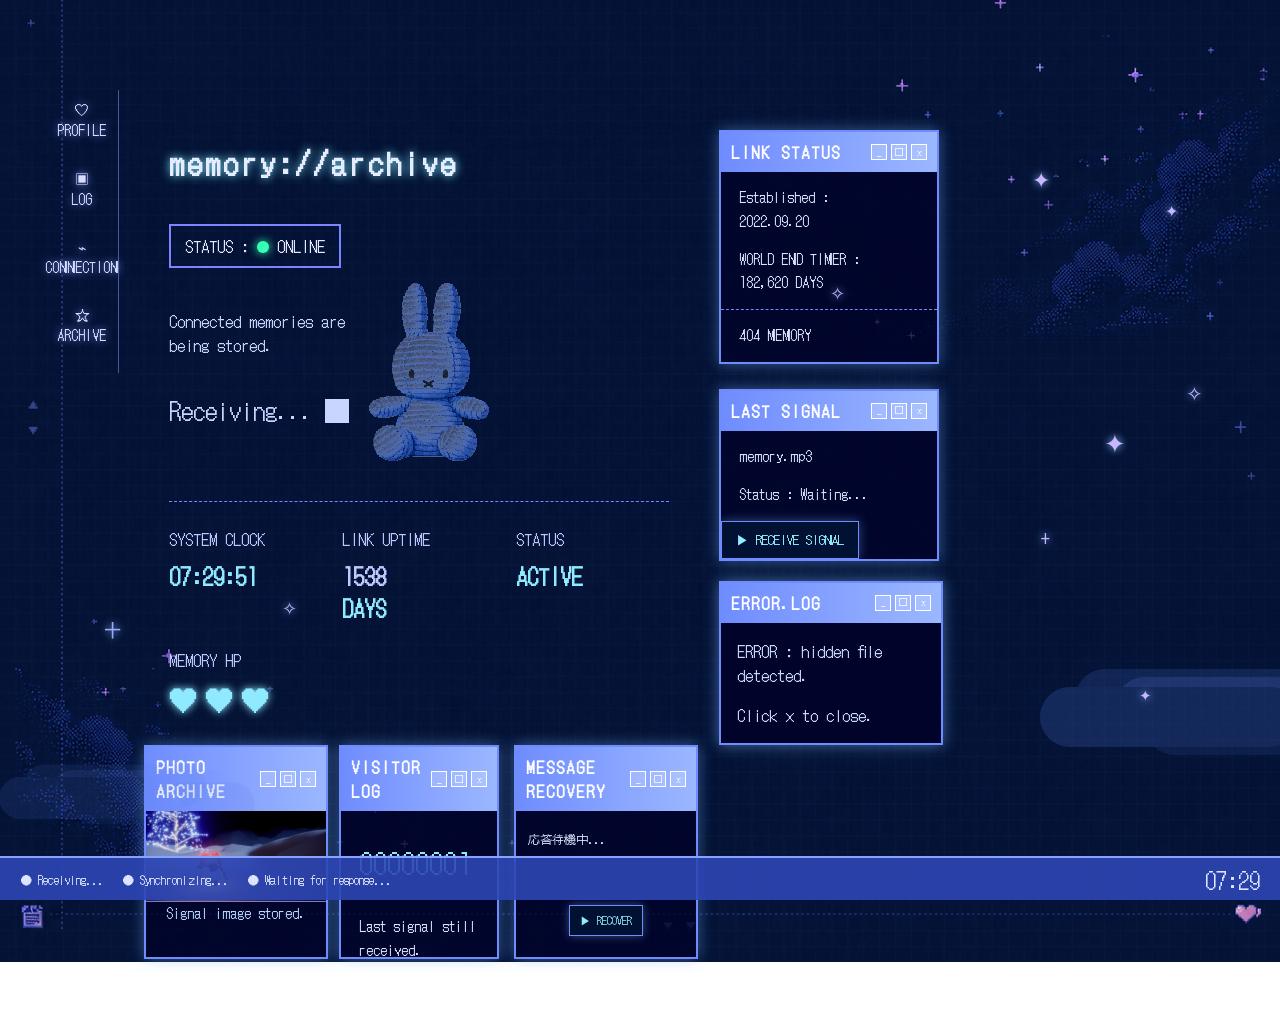
==== archive.html @ 02255398 "Rename index.html to archive.html" ====
<!DOCTYPE html>
<html lang="ja">

<head>
<meta charset="UTF-8">
<meta name="viewport" content="width=device-width, initial-scale=1.0">

<link href="https://fonts.googleapis.com/css2?family=DotGothic16&display=swap" rel="stylesheet">

<title>memory://archive</title>
<link rel="stylesheet" href="style.css">
</head>

<body>
  <div class="sky-deco">
  <span class="star s1">✦</span>
  <span class="star s2">✧</span>
  <span class="star s3">✦</span>
  <span class="star s4">＋</span>
  <span class="cloud c1"></span>
  <span class="cloud c2"></span>
  <span class="star s5">✦</span>
<span class="star s6">✧</span>
<span class="star s7">+</span>
<span class="star s8">✦</span>
<span class="star s9">✧</span>
    
</div>

<div class="desktop">

  <!-- 左メニュー -->
  <div class="sidebar">
    <a href="profile.html">♡<br>PROFILE</a>
    <a href="diary.html">▣<br>LOG</a>
    <a href="connection.html">⌁<br>CONNECTION</a>
    <a href="secret.html">☆<br>ARCHIVE</a>
  </div>

  <!-- メイン画面 -->
  <main class="main">

    <section class="hero">
      <h1>memory://archive</h1>

      <div class="status-line">
        STATUS : <span class="online"></span> ONLINE
      </div>

      <div class="hero-content">
        <div class="hero-text">
          <p>
            Connected memories are<br>
            being stored.
          </p>

          <p class="receiving">
            Receiving... █
          </p>
        </div>

        <img src="rabbit.png" class="memory-rabbit">
      </div>

      <div class="system-row">
        <div>
          <span>SYSTEM CLOCK</span>
          <strong id="clock">00:00:00</strong>
        </div>

        <div>
          <span>LINK UPTIME</span>
          <strong><span id="days">0</span> DAYS</strong>
        </div>

        <div>
          <span>STATUS</span>
          <strong>ACTIVE</strong>
        </div>
      </div>

      <div class="heart-gauge">
        <span>MEMORY HP</span>

        <div class="hearts">
          <span class="heart full">♥</span>
          <span class="heart full">♥</span>
          <span class="heart low">♥</span>
        </div>
      </div>
    </section>

    <!-- 下段ウィンドウ -->
    <section class="bottom-row">

      <!-- PHOTO ARCHIVE -->
      <div class="window-box photo-box">
        <div class="window-title">
          <h3>PHOTO ARCHIVE</h3>

          <div class="window-controls">
            <span>_</span>
            <span>□</span>
            <span>×</span>
          </div>
        </div>

        <img src="memory-photo.jpg" class="memory-photo-wide">

        <p class="photo-caption">
          Signal image stored.
        </p>
      </div>

      <!-- VISITOR LOG -->
      <div class="window-box visitor">
        <div class="window-title">
          <h3>VISITOR LOG</h3>

          <div class="window-controls">
            <span>_</span>
            <span>□</span>
            <span>×</span>
          </div>
        </div>

        <p class="count">00000001</p>

        <p>
          Last signal still received.
        </p>
      </div>

      <!-- MESSAGE RECOVERY -->
    
<div class="window-box recovery-box">
  <div class="window-title">
    <h3>MESSAGE RECOVERY</h3>

    <div class="window-controls">
      <span>_</span>
      <span>□</span>
      <span>×</span>
    </div>
  </div>

  <p id="messageText">応答待機中...</p>

  <button type="button" onclick="recoverMessage()">
    ▶ RECOVER
  </button>
</div>
      </section>

</main>

  <!-- 右サイドウィンドウ -->
  <aside class="right-panel">

    <!-- LINK STATUS -->
    <div class="window-box">
      <div class="window-title">
        <h3>LINK STATUS</h3>

        <div class="window-controls">
          <span>_</span>
          <span>□</span>
          <span>×</span>
        </div>
      </div>

      <p>
        Established :<br>
        2022.09.20
      </p>

      <p>
        WORLD END TIMER :<br>
        <span id="endDays">0</span> DAYS
      </p>

      <div class="separator"></div>

      <p>404 MEMORY</p>
    </div>

    <!-- LAST SIGNAL -->
    <div class="window-box">
      <div class="window-title">
        <h3>LAST SIGNAL</h3>

        <div class="window-controls">
          <span>_</span>
          <span>□</span>
          <span>×</span>
        </div>
      </div>

      <p>memory.mp3</p>

      <p>
        Status :
        <span id="signalStatus">Waiting...</span>
      </p>

      <button type="button" onclick="playSignal()">
        ▶ RECEIVE SIGNAL
      </button>

      <audio id="signalAudio">
        <source src="memory.mp3" type="audio/mpeg">
      </audio>
    </div>

    <!-- SECRET入口 -->
    <div id="errorWindow" class="secret-error">
      <div class="window-title">
        <h3>ERROR.LOG</h3>

        <div class="window-controls">
          <span>_</span>
          <span>□</span>
          <span onclick="openSecret()">×</span>
        </div>
      </div>

      <p>ERROR : hidden file detected.</p>
      <p>Click × to close.</p>
    </div>

  </aside>

</div>

<!-- WARNINGウィンドウ -->
<div id="warningWindow" class="secret-window">
  <div class="window-title">
    <h3>WARNING</h3>

    <div class="window-controls">
      <span>_</span>
      <span>□</span>
      <span onclick="closeWarning()">×</span>
    </div>
  </div>

  <p>閲覧制限のあるファイルを検出しました。</p>
  <p>認証を開始しますか？</p>

  <button type="button" onclick="openPassword()">
    YES
  </button>
</div>

<!-- PASSWORDウィンドウ -->
<div id="passwordWindow" class="secret-window">
  <div class="window-title">
    <h3>PASSWORD</h3>

    <div class="window-controls">
      <span>_</span>
      <span>□</span>
      <span onclick="closePassword()">×</span>
    </div>
  </div>

  <p>閲覧権限を確認できません</p>
  <p>個体識別コードを入力してください</p>

  <input type="password" id="secretPassword" placeholder="PASSWORD">

  <button type="button" onclick="checkPassword()">
    ACCESS
  </button>
</div>

<!-- SECRETウィンドウ -->
<div id="secretWindow" class="secret-window">
  <div class="window-title">
    <h3>SECRET.LOG</h3>

    <div class="window-controls">
      <span>_</span>
      <span>□</span>
      <span onclick="closeSecret()">×</span>
    </div>
  </div>

  <p>閲覧権限を確認しました。</p>

  <p>
    保護記録へのアクセスを許可します。<br>
    接続を開始します。
  </p>

  <a href="letter.html" class="secret-link">
    OPEN LETTER →
  </a>
</div>

<!-- 下部タスクバー -->
<div class="taskbar">
  <span>● Receiving...</span>
  <span>● Synchronizing...</span>
  <span>● Waiting for response...</span>
  <span id="task-clock">00:00</span>
</div>

<script>
/* 時計更新 */
function updateClock(){
  const now = new Date();

  const h = String(now.getHours()).padStart(2,"0");
  const m = String(now.getMinutes()).padStart(2,"0");
  const s = String(now.getSeconds()).padStart(2,"0");

  document.getElementById("clock").textContent = `${h}:${m}:${s}`;
  document.getElementById("task-clock").textContent = `${h}:${m}`;
}

setInterval(updateClock,1000);
updateClock();


/* 経過日数計算 */
const start = new Date("2022-09-20");
const today = new Date();
const diff = Math.floor((today - start) / (1000*60*60*24));

document.getElementById("days").textContent = diff;


/* 音声再生 */
function playSignal(){
  const audio = document.getElementById("signalAudio");
  const status = document.getElementById("signalStatus");

  status.textContent = "Receiving...";

  audio.play();

  setTimeout(function(){
    status.textContent = "Connected";
  },3000);
}


/* 世界終了タイマー */
const worldEnd = new Date();
worldEnd.setFullYear(worldEnd.getFullYear() + 500);

function updateWorldTimer(){
  const now = new Date();
  const diff = worldEnd - now;
  const days = Math.floor(diff / (1000*60*60*24));

  document.getElementById("endDays").textContent = days.toLocaleString();
}

updateWorldTimer();
setInterval(updateWorldTimer,1000);


/* SECRET認証 */
function openSecret(){
  document.getElementById("errorWindow").style.display = "none";
  document.getElementById("warningWindow").style.display = "block";
}

function closeWarning(){
  document.getElementById("warningWindow").style.display = "none";
}

function openPassword(){
  document.getElementById("warningWindow").style.display = "none";
  document.getElementById("passwordWindow").style.display = "block";
}

function closePassword(){
  document.getElementById("passwordWindow").style.display = "none";
}

function checkPassword(){
  const pass = document.getElementById("secretPassword").value;

  if(pass === "928"){
    document.getElementById("passwordWindow").style.display = "none";
    document.getElementById("secretWindow").style.display = "block";
  }else{
    alert("ACCESS DENIED");
  }
}

function closeSecret(){
  document.getElementById("secretWindow").style.display = "none";
}


/* MESSAGE RECOVERY */
/* MESSAGE RECOVERY */
function recoverMessage(){
  const messages = [
    "個体928を検出",
    "ずっとここにいるから",
    "応答待機中",
    "今日も楽しかった",
    "後で記録します",
    "大好き大好き大好き大好き大好き大好き大好き大好き大好き大好き大好き",
    "何も忘れたくない",
    "また明日",
    "蜒輔□縺題ｦ九※",
    "████████",
    "500億年生きる",
    "これ海藻なんだけど"
  ];

  const messageText = document.getElementById("messageText");
  const randomIndex = Math.floor(Math.random() * messages.length);

  messageText.innerText = messages[randomIndex];
}
</script>

</body>
</html>
---- style.css ----
body{
  margin:0;
  min-height:100vh;
  background-image:url("bg2.png");
  background-size:cover;
  background-position:center;
  background-repeat:no-repeat;
  background-attachment:fixed;
  color:#c8d6ff;
  font-family:'DotGothic16',sans-serif;
  overflow-x:auto;
}

/* 全体レイアウト */

.desktop{
  display:flex;
  gap:25px;
  padding:90px 45px 70px;
  align-items:flex-start;
  width:max-content;
}

.sidebar{
  border-right:1px solid rgba(140,160,255,.5);
  padding-top:10px;
}

.sidebar a{
  display:block;
  margin:0 0 28px;
  color:#d8ddff;
  text-align:center;
  text-decoration:none;
  font-size:18px;
  text-shadow:0 0 8px #8097ff;
}

/* メイン */

.main{
  min-width:0;
}

.hero{
  padding:40px;
}

h1{
  font-size:42px;
  letter-spacing:3px;
  color:#e6ecff;
  text-shadow:0 0 10px #7eeaff;
}

.status-line{
  display:inline-block;
  padding:10px 20px;
  border:2px solid #7c84ff;
  color:#e6ecff;
  font-size:22px;
  margin:15px 0;
}

.online{
  display:inline-block;
  width:12px;
  height:12px;
  background:#35ffb3;
  border-radius:50%;
  box-shadow:0 0 10px #35ffb3;
}

.hero-content{
  display:flex;
  align-items:center;
  gap:80px;
}

.receiving{
  font-size:24px;
  margin-top:35px;
}

.memory-rabbit{
  width:220px;
  image-rendering:pixelated;
  position:relative;
  left:120px;
  animation:floatRabbit 4s ease-in-out infinite;
}

@keyframes floatRabbit{
  0%{ transform:translateY(0); }
  50%{ transform:translateY(-12px); }
  100%{ transform:translateY(0); }
}

/* ステータス行 */

.system-row{
  display:grid;
  grid-template-columns:1fr 1fr 1fr;
  border-top:1px dashed #7687ff;
  margin-top:40px;
  padding-top:25px;
  gap:20px;
}

.system-row span{
  display:block;
  color:#bfc8ff;
}

.system-row strong{
  display:block;
  margin-top:8px;
  font-size:28px;
  color:#8feaff;
}

/* 下段 */

.bottom-row{
  display:grid;
  grid-template-columns:180px 160px 180px;
  gap:15px;
  align-items:start;
}

.bottom-row .window-box{
  height:210px;
}

/* 右パネル */

.right-panel{
  display:flex;
  flex-direction:column;
  gap:25px;
  padding-top:40px;

  
}

/* ウィンドウ共通 */

.window-box{
  border:2px solid #6f8cff;
  background:rgba(0,0,40,.72);
  box-shadow:0 0 14px rgba(120,180,255,.45);
  color:#dce4ff;
  overflow:hidden;
}

.window-title{
  display:flex;
  justify-content:space-between;
  align-items:center;
  padding:8px 10px;
  background:linear-gradient(90deg,#6f8cff,#9bb7ff);
}

.window-title h3{
  margin:0;
  color:white;
  font-size:16px;
  letter-spacing:2px;
}

.window-controls{
  display:flex;
  gap:4px;
}

.window-controls span{
  width:14px;
  height:14px;
  display:flex;
  align-items:center;
  justify-content:center;
  border:1px solid #ffffff;
  color:#ffffff;
  font-size:9px;
  line-height:1;
  background:rgba(255,255,255,.18);
}

.window-box p{
  padding:0 18px;
  font-size:18px;
  line-height:1.7;
}

.separator{
  border-top:1px dashed #6f8cff;
  margin:12px 0;
}

.count{
  font-size:36px !important;
  color:#8feaff;
}

.green{
  color:#35ffb3;
}

.pink{
  color:#ff7dbd;
}

/* PHOTO ARCHIVE */

.photo-box{
  align-self:start;
  overflow:hidden;
  width:100%;
}

.memory-photo-wide{
  width:100%;
  height:90px;
  object-fit:cover;
  object-position:center;
  display:block;
  border-bottom:1px solid #6f8cff;
  filter:brightness(.9) contrast(1.1) saturate(.85) hue-rotate(8deg);
}

.photo-caption{
  margin:0;
  padding:6px 10px;
  text-align:center;
  font-size:11px;
  color:#b9d7ff;
}

/* MESSAGE RECOVERY */

.bottom-row{
  display:grid;
  grid-template-columns:180px 160px 180px;
  gap:15px;
  align-items:start;
}

.bottom-row .window-box{
  height:210px;
}

.recovery-box{
  width:180px;
  height:210px;
  overflow:hidden;
}

.recovery-box p{
  padding:10px 12px;
  margin:8px 0;
  min-height:55px;
  font-size:12px;
  line-height:1.6;
  color:#dce4ff;
}

.recovery-box button{
  display:block;
  margin:8px auto 0;
  font-size:11px;
  padding:6px 10px;
}

/* ボタン */

button{
  background:#001133;
  color:#8eeeff;
  border:1px solid #6f8cff;
  padding:8px 14px;
  font-family:'DotGothic16',sans-serif;
  cursor:pointer;
  box-shadow:0 0 10px rgba(120,180,255,.4);
}

button:hover{
  background:#002255;
  box-shadow:0 0 20px rgba(120,180,255,.8);
}

/* SECRET */

.secret-error{
  position:relative;
  width:100%;
  margin-top:20px;
  border:2px solid #6f8cff;
  background:rgba(0,0,40,.85);
  box-shadow:0 0 14px rgba(120,180,255,.55);
}

.secret-window{
  display:none;
  position:fixed;
  right:60px;
  bottom:110px;
  width:360px;
  border:2px solid #ff9bdc;
  background:rgba(20,0,40,.9);
  box-shadow:0 0 18px rgba(255,150,220,.65);
  z-index:30;
}

.secret-error p,
.secret-window p{
  padding:0 16px;
}

.secret-link{
  display:block;
  margin:15px;
  color:#ff9bdc;
  text-decoration:none;
}

/* LETTER PAGE */

.letter-page{
  min-height:100vh;
  background-image:url("bg2.png");
  background-size:cover;
  background-position:center;
  background-attachment:fixed;
  color:#c8eaff;
  font-family:'DotGothic16',sans-serif;
}

.letter-box{
  max-width:650px;
  margin:80px auto;
  border:2px solid #ff9bdc;
  background:rgba(20,0,40,.85);
  box-shadow:0 0 25px rgba(255,150,220,.55);
}

.letter-content{
  padding:25px;
  line-height:1.9;
}

/* ハート */

.heart-gauge{
  margin-top:25px;
  font-size:16px;
  color:#bfc8ff;
}

.hearts{
  margin-top:8px;
  display:flex;
  gap:8px;
}

.heart{
  font-size:28px;
  color:#8feaff;
  text-shadow:0 0 8px #8feaff;
}

.heart.low{
  animation:blinkHeart 1s infinite;
}

@keyframes blinkHeart{
  0%,100%{
    opacity:1;
  }

  50%{
    opacity:.25;
  }
}

/* 下タスクバー */

.taskbar{
  position:fixed;
  left:0;
  right:0;
  bottom:0;
  height:42px;
  background:rgba(45,70,180,.9);
  border-top:2px solid #8aa2ff;
  display:flex;
  align-items:center;
  gap:35px;
  padding:0 20px;
  color:#dce4ff;
}

#task-clock{
  margin-left:auto;
  font-size:22px;
}

/* スマホ調整 */

@media screen and (max-width:600px){

  .desktop{
    grid-template-columns:115px 330px 260px;
    gap:18px;
    padding:70px 20px 70px;
  }

}

  .sidebar a{
    font-size:14px;
  }

  .hero{
    padding:25px;
  }

  h1{
    font-size:30px;
  }

  .status-line{
    font-size:16px;
    padding:8px 14px;
  }

  .hero-content{
    gap:20px;
  }

  .memory-rabbit{
    width:120px;
    left:0;
  }

  .system-row strong{
    font-size:22px;
  }

  .right-panel{
    width:220px;
  }

  .window-box p{
    font-size:14px;
  }

  .count{
    font-size:28px !important;
  }

  .secret-error{
    position:relative;
    top:-25px;
    width:220px;
    margin-top:20px;
  }

  .taskbar{
    font-size:12px;
    gap:18px;
  }

  .memory-photo-wide{
    height:90px;
  }

  .recovery-box{
    width:180px !important;
    height:210px !important;
  }

  .recovery-box p{
    font-size:12px !important;
    min-height:58px !important;
  }
}
.sky-deco {
  position: fixed;
  inset: 0;
  pointer-events: none;
  z-index: 1;
  overflow: hidden;
}

.star {
  position: absolute;
  color: #c8b7ff;
  text-shadow: 0 0 8px #8db7ff;
  font-size: 22px;
  animation: twinkle 2.8s infinite ease-in-out;
}

.s1 { top: 18%; right: 18%; }
.s2 { top: 31%; right: 34%; font-size: 18px; animation-delay: .8s; }
.s3 { top: 47%; right: 12%; font-size: 26px; animation-delay: 1.4s; }
.s4 { top: 68%; left: 8%; color: #9aa8ff; animation-delay: .4s; }

@keyframes twinkle {
  0%, 100% { opacity: .35; transform: scale(.9); }
  50% { opacity: 1; transform: scale(1.15); }
}

.cloud {
  position: absolute;
  width:260px;
  height: 60px;
  background: rgba(80, 120, 220, .22);
  border-radius: 50px;
  filter: blur(.3px);
  box-shadow:
    35px -18px 0 rgba(80, 120, 220, .18),
    75px -10px 0 rgba(120, 140, 255, .16),
    105px 8px 0 rgba(70, 100, 200, .15);
}

.c1 {
  right: -20px;
  bottom: 17%;
}

.c2 {
  left: -40px;
  bottom: 8%;
  transform: scale(.7);
  opacity: .65;
}

.s5{
  top:22%;
  right:8%;
  font-size:16px;
  animation-delay:1.2s;
}

.s6{
  top:42%;
  right:6%;
  font-size:20px;
  animation-delay:0.5s;
}

.s7{
  top:58%;
  right:18%;
  font-size:18px;
  animation-delay:2s;
}

.s8{
  top:76%;
  right:10%;
  font-size:15px;
  animation-delay:1.8s;
}

.s9{
  top:66%;
  left:22%;
  font-size:18px;
  animation-delay:0.9s;
}
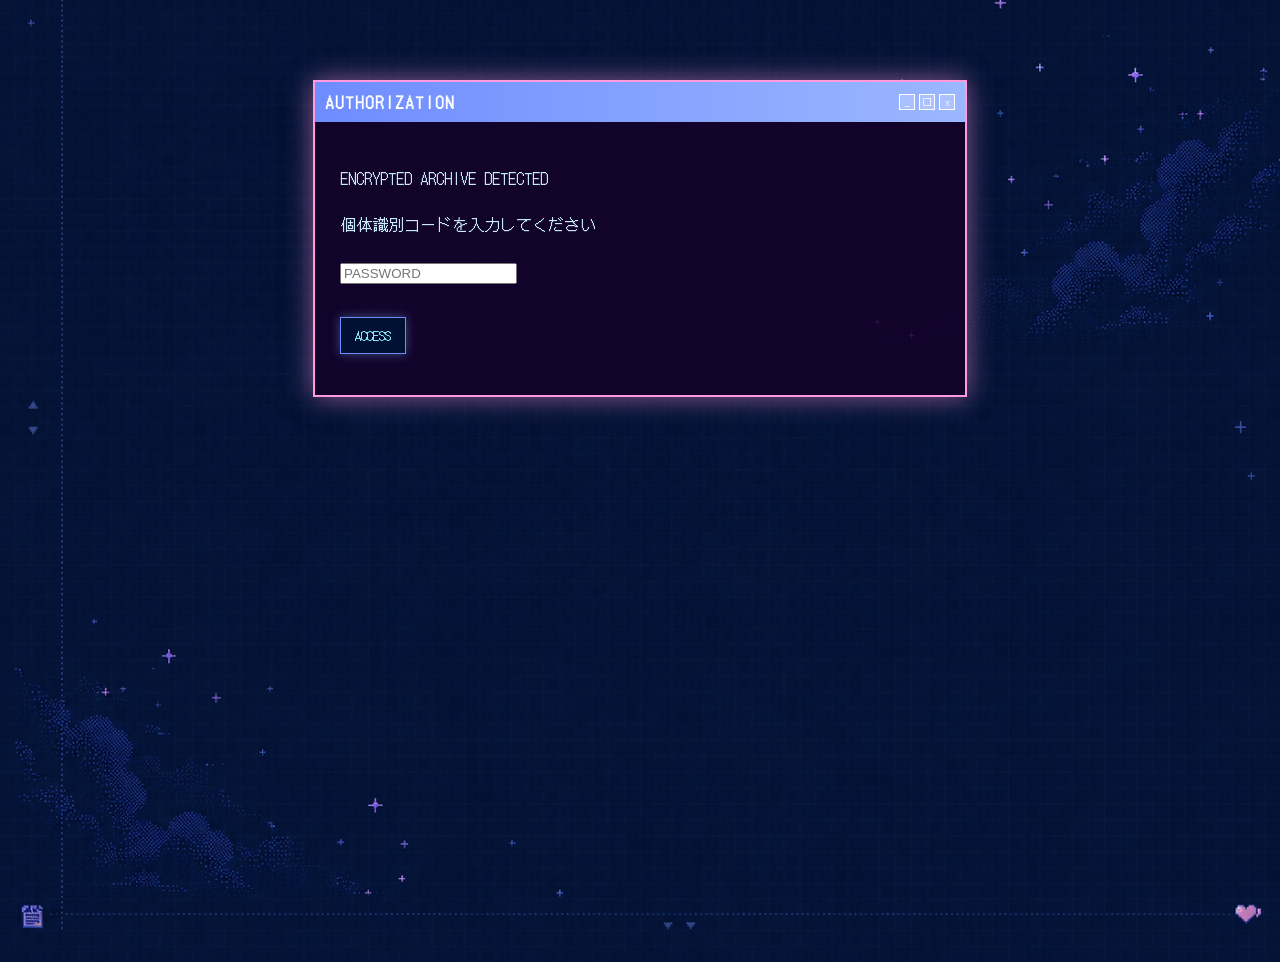
==== commit 85a769ea: "Update archive.html" ====
--- a/archive.html
+++ b/archive.html
@@ -422,5 +422,11 @@
 }
 </script>
 
+  <script>
+if(sessionStorage.getItem("archiveAccess") !== "granted"){
+  location.href = "index.html";
+}
+</script>
+
 </body>
 </html>
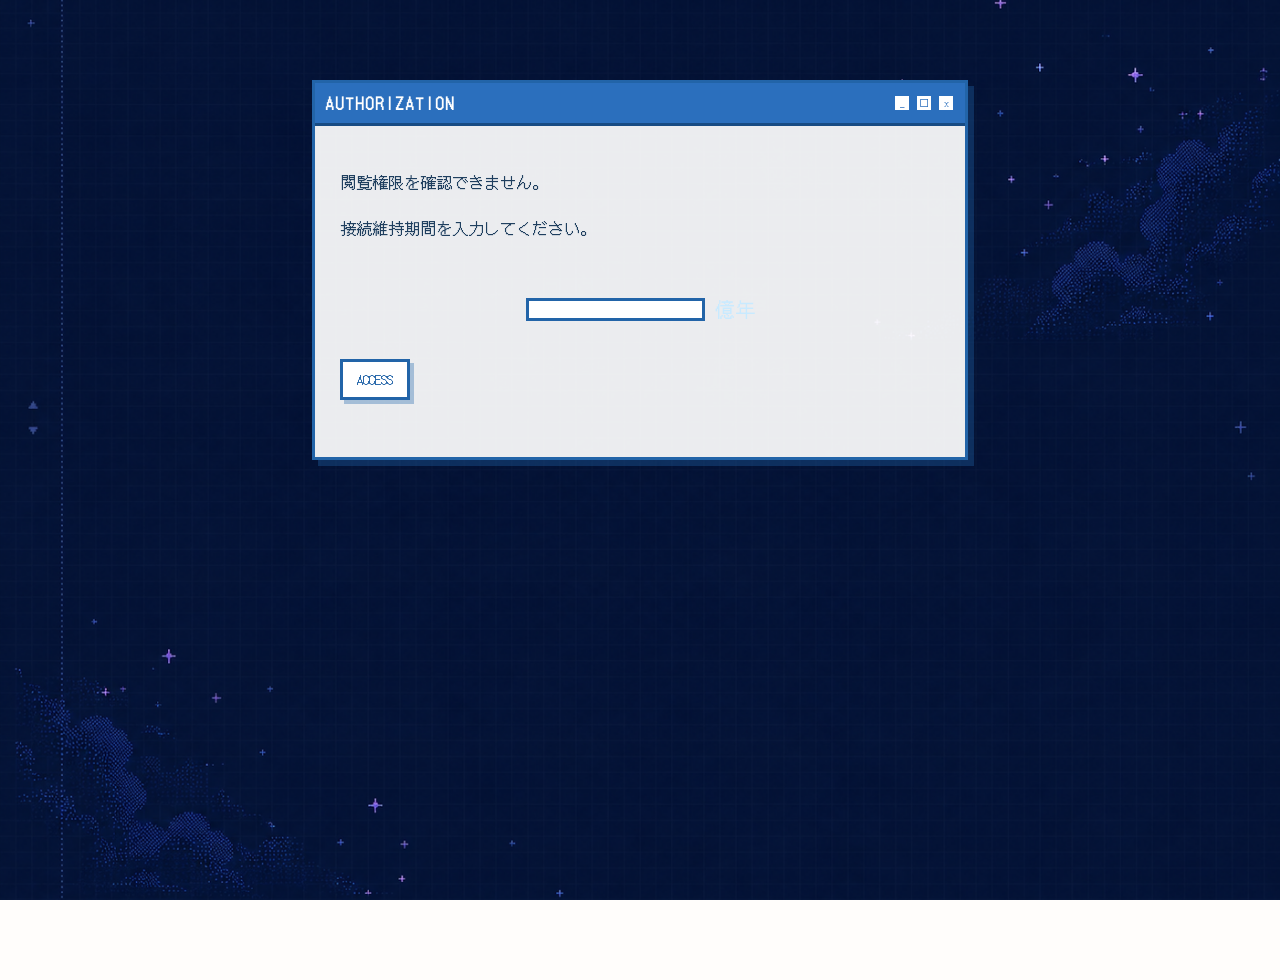
==== commit 2c5f7f70: "Update archive.html" ====
--- a/archive.html
+++ b/archive.html
@@ -31,11 +31,28 @@
 
   <!-- 左メニュー -->
   <div class="sidebar">
-    <a href="profile.html">♡<br>PROFILE</a>
-    <a href="diary.html">▣<br>LOG</a>
-    <a href="connection.html">⌁<br>CONNECTION</a>
-    <a href="secret.html">☆<br>ARCHIVE</a>
-  </div>
+
+  <a href="profile.html">
+    <img src="images/profile-folder.png" alt="PROFILE">
+  </a>
+
+  <a href="diary.html">
+    <img src="images/log-folder.png" alt="LOG">
+  </a>
+
+  <a href="connection.html">
+    <img src="images/connection-folder.png" alt="CONNECTION">
+  </a>
+
+  <a href="echo.html">
+    <img src="images/echo-folder.png" alt="ECHO">
+  </a>
+
+  <a href="secret.html">
+    <img src="images/archive-folder.png" alt="ARCHIVE">
+  </a>
+
+</div>
 
   <!-- メイン画面 -->
   <main class="main">
--- a/style.css
+++ b/style.css
@@ -1,15 +1,19 @@
-body{
+body,
+.letter-page{
   margin:0;
   min-height:100vh;
-  background-image:url("bg2.png");
-  background-size:cover;
-  background-position:center;
-  background-repeat:no-repeat;
-  background-attachment:fixed;
-  color:#c8d6ff;
+  background-color:#fffdfb;
+
+  background-image:
+    linear-gradient(rgba(80,180,220,.45) 2px, transparent 2px),
+    linear-gradient(90deg, rgba(80,180,220,.45) 2px, transparent 2px);
+
+  background-size:40px 40px;
+
+  color:#1f3f5f;
   font-family:'DotGothic16',sans-serif;
-  overflow-x:auto;
-}
+}
+
 
 /* 全体レイアウト */
 
@@ -142,6 +146,9 @@
 
   
 }
+
+
+
 
 /* ウィンドウ共通 */
 
@@ -569,3 +576,271 @@
   font-size:18px;
   animation-delay:0.9s;
 }
+/* ========================= */
+/* ECHO PAGE */
+/* ========================= */
+
+.echo-intro{
+  padding:24px;
+  margin-bottom:30px;
+  border:1px solid rgba(180,220,255,.6);
+  background:rgba(255,255,255,.08);
+  box-shadow:0 0 15px rgba(150,220,255,.3);
+  text-align:center;
+}
+
+.echo-card{
+  padding:24px;
+  margin:30px 0;
+  border-radius:30px;
+  background:rgba(255,255,255,.9);
+  color:#666;
+  box-shadow:0 0 15px rgba(180,220,255,.3);
+}
+
+.echo-title{
+  text-align:center;
+  font-size:22px;
+  color:#444;
+}
+
+.echo-date{
+  text-align:center;
+  color:#888;
+  font-size:14px;
+}
+
+.bubble{
+  max-width:80%;
+  padding:14px 18px;
+  margin:15px 0;
+  border-radius:22px;
+  line-height:1.8;
+}
+
+
+.bubble.left{
+  margin-right:auto;
+  background:#ACA7BB;
+  color:#2E2938;
+}
+
+.bubble.right{
+  margin-left:auto;
+  background:#ABD3D8;
+  color:#24353A;
+}
+
+.echo-status{
+  text-align:center;
+  color:#888;
+  margin-top:20px;
+}
+
+.bubble{
+  position:relative;
+}
+
+.password-row{
+  display:flex;
+  justify-content:center;
+  align-items:center;
+  gap:10px;
+}
+
+.password-unit{
+  font-size:20px;
+  color:#c8eaff;
+}
+/* ========================= */
+/* AUTHORIZATION */
+/* ========================= */
+
+.glitch-line{
+  height:16px;
+  margin-top:12px;
+  text-align:center;
+  color:#8feaff;
+  letter-spacing:2px;
+  font-size:12px;
+  text-shadow:0 0 6px #8feaff;
+}
+/* ========================= */
+/* SECRET LETTER DIARY */
+/* 日記カード用 */
+/* ========================= */
+
+.diary-entry{
+  margin:28px 0;
+  padding:22px;
+  border:1px solid rgba(180,220,255,.55);
+  background:rgba(255,255,255,.06);
+  box-shadow:0 0 14px rgba(150,220,255,.25);
+}
+
+.diary-to{
+  color:#ffb7e8;
+  font-size:15px;
+}
+
+.diary-date{
+  color:#8feaff;
+  font-size:14px;
+  letter-spacing:1px;
+}
+
+/* ========================= */
+/* WHITE GRID THEME */
+/* 全ページ共通：白背景×水色グリッド */
+/* ========================= */
+
+.window-box,
+.letter-box,
+.report-box,
+.diary-entry,
+.echo-card,
+.echo-intro{
+  background:rgba(255,255,255,.92) !important;
+  color:#1f3f5f !important;
+  border:3px solid #2264a8 !important;
+  box-shadow:6px 6px 0 rgba(34,100,168,.35) !important;
+}
+
+.window-title{
+  background:#2b6fbd !important;
+  color:white !important;
+  border-bottom:3px solid #174b83 !important;
+}
+
+.window-title h3{
+  color:white !important;
+}
+
+.window-controls span{
+  background:#ffffff !important;
+  color:#2b6fbd !important;
+  border:2px solid #2b6fbd !important;
+}
+
+.separator{
+  border-top:2px dashed #62b7dc !important;
+}
+
+a,
+.sidebar a,
+.return-link{
+  color:#2264a8 !important;
+  text-shadow:none !important;
+}
+
+h1,
+.echo-title,
+.diary-date,
+.report-head,
+.report-title{
+  color:#2264a8 !important;
+  text-shadow:none !important;
+}
+
+.bubble.left{
+  background:#ACA7BB !important;
+  border:2px solid #7f7893 !important;
+  color:#2e2938 !important;
+}
+
+.bubble.right{
+  background:#ABD3D8 !important;
+  border:2px solid #72aeb6 !important;
+  color:#24353a !important;
+}
+
+/* ========================= */
+/* WHITE GRID THEME FIX */
+/* ERROR / BUTTON 色調整 */
+/* ========================= */
+
+.secret-error,
+.secret-window{
+  background:rgba(255,255,255,.95) !important;
+  color:#1f3f5f !important;
+  border:3px solid #2264a8 !important;
+  box-shadow:6px 6px 0 rgba(34,100,168,.35) !important;
+}
+
+.secret-error p,
+.secret-window p{
+  color:#1f3f5f !important;
+}
+
+.secret-link{
+  color:#2264a8 !important;
+}
+
+button,
+.recovery-box button,
+.right-panel button{
+  background:#ffffff !important;
+  color:#2264a8 !important;
+  border:3px solid #2264a8 !important;
+  box-shadow:4px 4px 0 rgba(34,100,168,.35) !important;
+}
+
+button:hover,
+.recovery-box button:hover,
+.right-panel button:hover{
+  background:#dff6ff !important;
+  color:#174b83 !important;
+  box-shadow:4px 4px 0 rgba(34,100,168,.55) !important;
+}
+
+input{
+  background:#ffffff !important;
+  color:#1f3f5f !important;
+  border:3px solid #2264a8 !important;
+}
+/* ========================= */
+/* FOLDER TAB SIDEBAR */
+/* 左メニューをフォルダ風にする */
+/* ========================= */
+
+.sidebar{
+  border-right:none !important;
+  padding-top:20px;
+}
+
+.sidebar a{
+  position:relative;
+  display:block;
+  width:120px;
+  margin:0 0 18px;
+  padding:18px 10px 12px;
+  background:#f6dfb8;
+  color:#1f3f5f !important;
+  border:3px solid #111;
+  border-radius:0 8px 8px 0;
+  text-align:center;
+  text-decoration:none;
+  font-size:13px;
+  text-shadow:none !important;
+  box-shadow:4px 4px 0 rgba(0,0,0,.18);
+}
+
+/* フォルダの上タブ部分 */
+.sidebar a::before{
+  content:"";
+  position:absolute;
+  top:-14px;
+  left:-3px;
+  width:62px;
+  height:16px;
+  background:#f6dfb8;
+  border:3px solid #111;
+  border-bottom:none;
+  border-radius:6px 6px 0 0;
+}
+
+/* ほんのり光 */
+.sidebar a:hover{
+  background:#fff1cf;
+  transform:translateX(4px);
+}
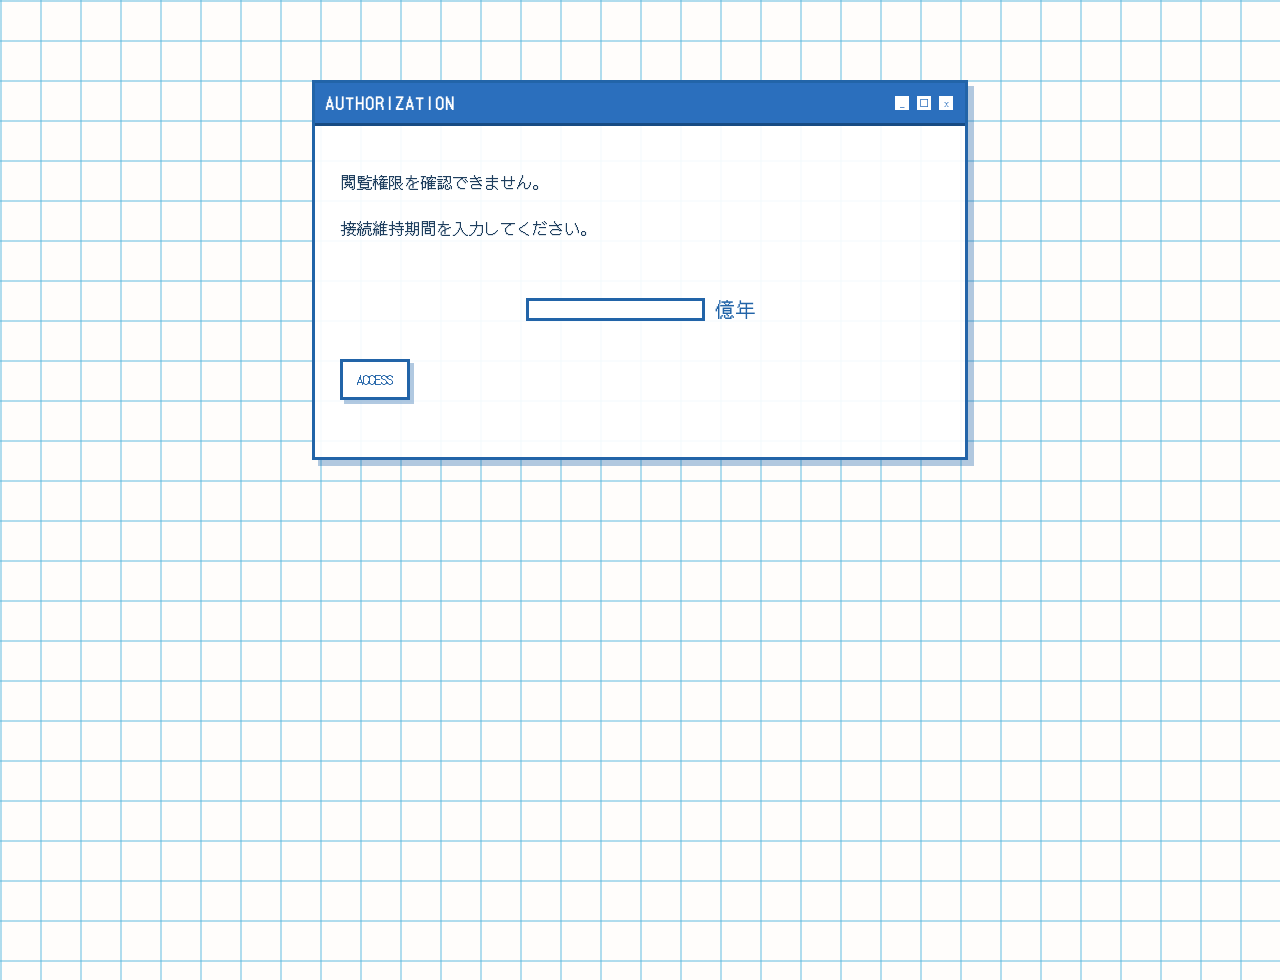
==== commit 833da22f: "Update archive.html" ====
--- a/archive.html
+++ b/archive.html
@@ -31,25 +31,37 @@
 
   <!-- 左メニュー -->
   <div class="sidebar">
-
-  <a href="profile.html">
-    <img src="images/profile-folder.png" alt="PROFILE">
-  </a>
-
-  <a href="diary.html">
-    <img src="images/log-folder.png" alt="LOG">
-  </a>
-
-  <a href="connection.html">
-    <img src="images/connection-folder.png" alt="CONNECTION">
-  </a>
-
-  <a href="echo.html">
-    <img src="images/echo-folder.png" alt="ECHO">
-  </a>
-
-  <a href="secret.html">
-    <img src="images/archive-folder.png" alt="ARCHIVE">
+<d<!-- 左メニュー -->
+<div class="sidebar">
+
+  <a href="profile.html" class="folder-tab">
+    <img src="folder.png" alt="">
+    <span class="folder-icon">♡</span>
+    <span class="folder-text">PROFILE</span>
+  </a>
+
+  <a href="diary.html" class="folder-tab">
+    <img src="folder.png" alt="">
+    <span class="folder-icon">▣</span>
+    <span class="folder-text">LOG</span>
+  </a>
+
+  <a href="connection.html" class="folder-tab">
+    <img src="folder.png" alt="">
+    <span class="folder-icon">⌁</span>
+    <span class="folder-text">CONNECTION</span>
+  </a>
+
+  <a href="echo.html" class="folder-tab">
+    <img src="folder.png" alt="">
+    <span class="folder-icon">◈</span>
+    <span class="folder-text">ECHO</span>
+  </a>
+
+  <a href="secret.html" class="folder-tab">
+    <img src="folder.png" alt="">
+    <span class="folder-icon">☆</span>
+    <span class="folder-text">ARCHIVE</span>
   </a>
 
 </div>
--- a/style.css
+++ b/style.css
@@ -3,17 +3,13 @@
   margin:0;
   min-height:100vh;
   background-color:#fffdfb;
-
   background-image:
     linear-gradient(rgba(80,180,220,.45) 2px, transparent 2px),
     linear-gradient(90deg, rgba(80,180,220,.45) 2px, transparent 2px);
-
   background-size:40px 40px;
-
   color:#1f3f5f;
   font-family:'DotGothic16',sans-serif;
 }
-
 
 /* 全体レイアウト */
 
@@ -26,24 +22,65 @@
 }
 
 .sidebar{
-  border-right:1px solid rgba(140,160,255,.5);
-  padding-top:10px;
-}
-
-.sidebar a{
-  display:block;
-  margin:0 0 28px;
-  color:#d8ddff;
-  text-align:center;
-  text-decoration:none;
-  font-size:18px;
-  text-shadow:0 0 8px #8097ff;
+  width:80px;
+  border-right:none !important;
+  padding-top:20px;
+  flex-shrink:0;
+}
+
+/* フォルダ画像メニュー */
+
+.sidebar a.folder-tab{
+  position:relative !important;
+  display:block !important;
+  width:70px !important;
+  height:58px !important;
+  margin:0 0 14px !important;
+  padding:0 !important;
+  background:none !important;
+  border:none !important;
+  box-shadow:none !important;
+  text-decoration:none !important;
+  text-shadow:none !important;
+}
+
+.sidebar a.folder-tab::before{
+  display:none !important;
+  content:none !important;
+}
+
+.folder-tab img{
+  width:70px !important;
+  height:auto !important;
+  display:block !important;
+}
+
+.folder-icon{
+  position:absolute;
+  top:17px;
+  left:0;
+  width:70px;
+  text-align:center;
+  font-size:10px;
+  color:#1f3f5f;
+}
+
+.folder-text{
+  position:absolute;
+  bottom:8px;
+  left:0;
+  width:70px;
+  text-align:center;
+  font-size:8px;
+  color:#2264a8;
 }
 
 /* メイン */
 
 .main{
   min-width:0;
+  width:520px;
+  flex-shrink:0;
 }
 
 .hero{
@@ -53,17 +90,18 @@
 h1{
   font-size:42px;
   letter-spacing:3px;
-  color:#e6ecff;
-  text-shadow:0 0 10px #7eeaff;
+  color:#2264a8;
+  text-shadow:none;
 }
 
 .status-line{
   display:inline-block;
   padding:10px 20px;
   border:2px solid #7c84ff;
-  color:#e6ecff;
+  color:#2264a8;
   font-size:22px;
   margin:15px 0;
+  background:rgba(255,255,255,.55);
 }
 
 .online{
@@ -105,7 +143,7 @@
 .system-row{
   display:grid;
   grid-template-columns:1fr 1fr 1fr;
-  border-top:1px dashed #7687ff;
+  border-top:2px dashed #62b7dc;
   margin-top:40px;
   padding-top:25px;
   gap:20px;
@@ -113,7 +151,7 @@
 
 .system-row span{
   display:block;
-  color:#bfc8ff;
+  color:#6f8fb0;
 }
 
 .system-row strong{
@@ -143,556 +181,11 @@
   flex-direction:column;
   gap:25px;
   padding-top:40px;
-
-  
-}
-
-
-
+  width:420px;
+  flex-shrink:0;
+}
 
 /* ウィンドウ共通 */
-
-.window-box{
-  border:2px solid #6f8cff;
-  background:rgba(0,0,40,.72);
-  box-shadow:0 0 14px rgba(120,180,255,.45);
-  color:#dce4ff;
-  overflow:hidden;
-}
-
-.window-title{
-  display:flex;
-  justify-content:space-between;
-  align-items:center;
-  padding:8px 10px;
-  background:linear-gradient(90deg,#6f8cff,#9bb7ff);
-}
-
-.window-title h3{
-  margin:0;
-  color:white;
-  font-size:16px;
-  letter-spacing:2px;
-}
-
-.window-controls{
-  display:flex;
-  gap:4px;
-}
-
-.window-controls span{
-  width:14px;
-  height:14px;
-  display:flex;
-  align-items:center;
-  justify-content:center;
-  border:1px solid #ffffff;
-  color:#ffffff;
-  font-size:9px;
-  line-height:1;
-  background:rgba(255,255,255,.18);
-}
-
-.window-box p{
-  padding:0 18px;
-  font-size:18px;
-  line-height:1.7;
-}
-
-.separator{
-  border-top:1px dashed #6f8cff;
-  margin:12px 0;
-}
-
-.count{
-  font-size:36px !important;
-  color:#8feaff;
-}
-
-.green{
-  color:#35ffb3;
-}
-
-.pink{
-  color:#ff7dbd;
-}
-
-/* PHOTO ARCHIVE */
-
-.photo-box{
-  align-self:start;
-  overflow:hidden;
-  width:100%;
-}
-
-.memory-photo-wide{
-  width:100%;
-  height:90px;
-  object-fit:cover;
-  object-position:center;
-  display:block;
-  border-bottom:1px solid #6f8cff;
-  filter:brightness(.9) contrast(1.1) saturate(.85) hue-rotate(8deg);
-}
-
-.photo-caption{
-  margin:0;
-  padding:6px 10px;
-  text-align:center;
-  font-size:11px;
-  color:#b9d7ff;
-}
-
-/* MESSAGE RECOVERY */
-
-.bottom-row{
-  display:grid;
-  grid-template-columns:180px 160px 180px;
-  gap:15px;
-  align-items:start;
-}
-
-.bottom-row .window-box{
-  height:210px;
-}
-
-.recovery-box{
-  width:180px;
-  height:210px;
-  overflow:hidden;
-}
-
-.recovery-box p{
-  padding:10px 12px;
-  margin:8px 0;
-  min-height:55px;
-  font-size:12px;
-  line-height:1.6;
-  color:#dce4ff;
-}
-
-.recovery-box button{
-  display:block;
-  margin:8px auto 0;
-  font-size:11px;
-  padding:6px 10px;
-}
-
-/* ボタン */
-
-button{
-  background:#001133;
-  color:#8eeeff;
-  border:1px solid #6f8cff;
-  padding:8px 14px;
-  font-family:'DotGothic16',sans-serif;
-  cursor:pointer;
-  box-shadow:0 0 10px rgba(120,180,255,.4);
-}
-
-button:hover{
-  background:#002255;
-  box-shadow:0 0 20px rgba(120,180,255,.8);
-}
-
-/* SECRET */
-
-.secret-error{
-  position:relative;
-  width:100%;
-  margin-top:20px;
-  border:2px solid #6f8cff;
-  background:rgba(0,0,40,.85);
-  box-shadow:0 0 14px rgba(120,180,255,.55);
-}
-
-.secret-window{
-  display:none;
-  position:fixed;
-  right:60px;
-  bottom:110px;
-  width:360px;
-  border:2px solid #ff9bdc;
-  background:rgba(20,0,40,.9);
-  box-shadow:0 0 18px rgba(255,150,220,.65);
-  z-index:30;
-}
-
-.secret-error p,
-.secret-window p{
-  padding:0 16px;
-}
-
-.secret-link{
-  display:block;
-  margin:15px;
-  color:#ff9bdc;
-  text-decoration:none;
-}
-
-/* LETTER PAGE */
-
-.letter-page{
-  min-height:100vh;
-  background-image:url("bg2.png");
-  background-size:cover;
-  background-position:center;
-  background-attachment:fixed;
-  color:#c8eaff;
-  font-family:'DotGothic16',sans-serif;
-}
-
-.letter-box{
-  max-width:650px;
-  margin:80px auto;
-  border:2px solid #ff9bdc;
-  background:rgba(20,0,40,.85);
-  box-shadow:0 0 25px rgba(255,150,220,.55);
-}
-
-.letter-content{
-  padding:25px;
-  line-height:1.9;
-}
-
-/* ハート */
-
-.heart-gauge{
-  margin-top:25px;
-  font-size:16px;
-  color:#bfc8ff;
-}
-
-.hearts{
-  margin-top:8px;
-  display:flex;
-  gap:8px;
-}
-
-.heart{
-  font-size:28px;
-  color:#8feaff;
-  text-shadow:0 0 8px #8feaff;
-}
-
-.heart.low{
-  animation:blinkHeart 1s infinite;
-}
-
-@keyframes blinkHeart{
-  0%,100%{
-    opacity:1;
-  }
-
-  50%{
-    opacity:.25;
-  }
-}
-
-/* 下タスクバー */
-
-.taskbar{
-  position:fixed;
-  left:0;
-  right:0;
-  bottom:0;
-  height:42px;
-  background:rgba(45,70,180,.9);
-  border-top:2px solid #8aa2ff;
-  display:flex;
-  align-items:center;
-  gap:35px;
-  padding:0 20px;
-  color:#dce4ff;
-}
-
-#task-clock{
-  margin-left:auto;
-  font-size:22px;
-}
-
-/* スマホ調整 */
-
-@media screen and (max-width:600px){
-
-  .desktop{
-    grid-template-columns:115px 330px 260px;
-    gap:18px;
-    padding:70px 20px 70px;
-  }
-
-}
-
-  .sidebar a{
-    font-size:14px;
-  }
-
-  .hero{
-    padding:25px;
-  }
-
-  h1{
-    font-size:30px;
-  }
-
-  .status-line{
-    font-size:16px;
-    padding:8px 14px;
-  }
-
-  .hero-content{
-    gap:20px;
-  }
-
-  .memory-rabbit{
-    width:120px;
-    left:0;
-  }
-
-  .system-row strong{
-    font-size:22px;
-  }
-
-  .right-panel{
-    width:220px;
-  }
-
-  .window-box p{
-    font-size:14px;
-  }
-
-  .count{
-    font-size:28px !important;
-  }
-
-  .secret-error{
-    position:relative;
-    top:-25px;
-    width:220px;
-    margin-top:20px;
-  }
-
-  .taskbar{
-    font-size:12px;
-    gap:18px;
-  }
-
-  .memory-photo-wide{
-    height:90px;
-  }
-
-  .recovery-box{
-    width:180px !important;
-    height:210px !important;
-  }
-
-  .recovery-box p{
-    font-size:12px !important;
-    min-height:58px !important;
-  }
-}
-.sky-deco {
-  position: fixed;
-  inset: 0;
-  pointer-events: none;
-  z-index: 1;
-  overflow: hidden;
-}
-
-.star {
-  position: absolute;
-  color: #c8b7ff;
-  text-shadow: 0 0 8px #8db7ff;
-  font-size: 22px;
-  animation: twinkle 2.8s infinite ease-in-out;
-}
-
-.s1 { top: 18%; right: 18%; }
-.s2 { top: 31%; right: 34%; font-size: 18px; animation-delay: .8s; }
-.s3 { top: 47%; right: 12%; font-size: 26px; animation-delay: 1.4s; }
-.s4 { top: 68%; left: 8%; color: #9aa8ff; animation-delay: .4s; }
-
-@keyframes twinkle {
-  0%, 100% { opacity: .35; transform: scale(.9); }
-  50% { opacity: 1; transform: scale(1.15); }
-}
-
-.cloud {
-  position: absolute;
-  width:260px;
-  height: 60px;
-  background: rgba(80, 120, 220, .22);
-  border-radius: 50px;
-  filter: blur(.3px);
-  box-shadow:
-    35px -18px 0 rgba(80, 120, 220, .18),
-    75px -10px 0 rgba(120, 140, 255, .16),
-    105px 8px 0 rgba(70, 100, 200, .15);
-}
-
-.c1 {
-  right: -20px;
-  bottom: 17%;
-}
-
-.c2 {
-  left: -40px;
-  bottom: 8%;
-  transform: scale(.7);
-  opacity: .65;
-}
-
-.s5{
-  top:22%;
-  right:8%;
-  font-size:16px;
-  animation-delay:1.2s;
-}
-
-.s6{
-  top:42%;
-  right:6%;
-  font-size:20px;
-  animation-delay:0.5s;
-}
-
-.s7{
-  top:58%;
-  right:18%;
-  font-size:18px;
-  animation-delay:2s;
-}
-
-.s8{
-  top:76%;
-  right:10%;
-  font-size:15px;
-  animation-delay:1.8s;
-}
-
-.s9{
-  top:66%;
-  left:22%;
-  font-size:18px;
-  animation-delay:0.9s;
-}
-/* ========================= */
-/* ECHO PAGE */
-/* ========================= */
-
-.echo-intro{
-  padding:24px;
-  margin-bottom:30px;
-  border:1px solid rgba(180,220,255,.6);
-  background:rgba(255,255,255,.08);
-  box-shadow:0 0 15px rgba(150,220,255,.3);
-  text-align:center;
-}
-
-.echo-card{
-  padding:24px;
-  margin:30px 0;
-  border-radius:30px;
-  background:rgba(255,255,255,.9);
-  color:#666;
-  box-shadow:0 0 15px rgba(180,220,255,.3);
-}
-
-.echo-title{
-  text-align:center;
-  font-size:22px;
-  color:#444;
-}
-
-.echo-date{
-  text-align:center;
-  color:#888;
-  font-size:14px;
-}
-
-.bubble{
-  max-width:80%;
-  padding:14px 18px;
-  margin:15px 0;
-  border-radius:22px;
-  line-height:1.8;
-}
-
-
-.bubble.left{
-  margin-right:auto;
-  background:#ACA7BB;
-  color:#2E2938;
-}
-
-.bubble.right{
-  margin-left:auto;
-  background:#ABD3D8;
-  color:#24353A;
-}
-
-.echo-status{
-  text-align:center;
-  color:#888;
-  margin-top:20px;
-}
-
-.bubble{
-  position:relative;
-}
-
-.password-row{
-  display:flex;
-  justify-content:center;
-  align-items:center;
-  gap:10px;
-}
-
-.password-unit{
-  font-size:20px;
-  color:#c8eaff;
-}
-/* ========================= */
-/* AUTHORIZATION */
-/* ========================= */
-
-.glitch-line{
-  height:16px;
-  margin-top:12px;
-  text-align:center;
-  color:#8feaff;
-  letter-spacing:2px;
-  font-size:12px;
-  text-shadow:0 0 6px #8feaff;
-}
-/* ========================= */
-/* SECRET LETTER DIARY */
-/* 日記カード用 */
-/* ========================= */
-
-.diary-entry{
-  margin:28px 0;
-  padding:22px;
-  border:1px solid rgba(180,220,255,.55);
-  background:rgba(255,255,255,.06);
-  box-shadow:0 0 14px rgba(150,220,255,.25);
-}
-
-.diary-to{
-  color:#ffb7e8;
-  font-size:15px;
-}
-
-.diary-date{
-  color:#8feaff;
-  font-size:14px;
-  letter-spacing:1px;
-}
-
-/* ========================= */
-/* WHITE GRID THEME */
-/* 全ページ共通：白背景×水色グリッド */
-/* ========================= */
 
 .window-box,
 .letter-box,
@@ -706,58 +199,148 @@
   box-shadow:6px 6px 0 rgba(34,100,168,.35) !important;
 }
 
+.window-box{
+  overflow:hidden;
+}
+
 .window-title{
+  display:flex;
+  justify-content:space-between;
+  align-items:center;
+  padding:8px 10px;
   background:#2b6fbd !important;
   color:white !important;
   border-bottom:3px solid #174b83 !important;
 }
 
 .window-title h3{
+  margin:0;
   color:white !important;
+  font-size:16px;
+  letter-spacing:2px;
+}
+
+.window-controls{
+  display:flex;
+  gap:4px;
 }
 
 .window-controls span{
+  width:14px;
+  height:14px;
+  display:flex;
+  align-items:center;
+  justify-content:center;
   background:#ffffff !important;
   color:#2b6fbd !important;
   border:2px solid #2b6fbd !important;
+  font-size:9px;
+  line-height:1;
+}
+
+.window-box p{
+  padding:0 18px;
+  font-size:18px;
+  line-height:1.7;
 }
 
 .separator{
   border-top:2px dashed #62b7dc !important;
-}
-
-a,
-.sidebar a,
-.return-link{
+  margin:12px 0;
+}
+
+.count{
+  font-size:36px !important;
+  color:#8feaff;
+}
+
+.green{
+  color:#35ffb3;
+}
+
+.pink{
+  color:#ff7dbd;
+}
+
+/* PHOTO ARCHIVE */
+
+.photo-box{
+  align-self:start;
+  overflow:hidden;
+  width:100%;
+}
+
+.memory-photo-wide{
+  width:100%;
+  height:90px;
+  object-fit:cover;
+  object-position:center;
+  display:block;
+  border-bottom:1px solid #6f8cff;
+  filter:brightness(.9) contrast(1.1) saturate(.85) hue-rotate(8deg);
+}
+
+.photo-caption{
+  margin:0;
+  padding:6px 10px;
+  text-align:center;
+  font-size:11px;
+  color:#6f8fb0;
+}
+
+/* MESSAGE RECOVERY */
+
+.recovery-box{
+  width:180px;
+  height:210px;
+  overflow:hidden;
+}
+
+.recovery-box p{
+  padding:10px 12px;
+  margin:8px 0;
+  min-height:55px;
+  font-size:12px;
+  line-height:1.6;
+  color:#1f3f5f;
+}
+
+.recovery-box button{
+  display:block;
+  margin:8px auto 0;
+  font-size:11px;
+  padding:6px 10px;
+}
+
+/* ボタン */
+
+button,
+.recovery-box button,
+.right-panel button{
+  background:#ffffff !important;
   color:#2264a8 !important;
-  text-shadow:none !important;
-}
-
-h1,
-.echo-title,
-.diary-date,
-.report-head,
-.report-title{
-  color:#2264a8 !important;
-  text-shadow:none !important;
-}
-
-.bubble.left{
-  background:#ACA7BB !important;
-  border:2px solid #7f7893 !important;
-  color:#2e2938 !important;
-}
-
-.bubble.right{
-  background:#ABD3D8 !important;
-  border:2px solid #72aeb6 !important;
-  color:#24353a !important;
-}
-
-/* ========================= */
-/* WHITE GRID THEME FIX */
-/* ERROR / BUTTON 色調整 */
-/* ========================= */
+  border:3px solid #2264a8 !important;
+  padding:8px 14px;
+  font-family:'DotGothic16',sans-serif;
+  cursor:pointer;
+  box-shadow:4px 4px 0 rgba(34,100,168,.35) !important;
+}
+
+button:hover,
+.recovery-box button:hover,
+.right-panel button:hover{
+  background:#dff6ff !important;
+  color:#174b83 !important;
+  box-shadow:4px 4px 0 rgba(34,100,168,.55) !important;
+}
+
+input{
+  background:#ffffff !important;
+  color:#1f3f5f !important;
+  border:3px solid #2264a8 !important;
+}
+
+/* SECRET */
 
 .secret-error,
 .secret-window{
@@ -767,80 +350,382 @@
   box-shadow:6px 6px 0 rgba(34,100,168,.35) !important;
 }
 
+.secret-error{
+  position:relative;
+  width:100%;
+  margin-top:20px;
+}
+
+.secret-window{
+  display:none;
+  position:fixed;
+  right:60px;
+  bottom:110px;
+  width:360px;
+  z-index:30;
+}
+
 .secret-error p,
 .secret-window p{
+  padding:0 16px;
   color:#1f3f5f !important;
 }
 
 .secret-link{
+  display:block;
+  margin:15px;
   color:#2264a8 !important;
-}
-
-button,
-.recovery-box button,
-.right-panel button{
-  background:#ffffff !important;
+  text-decoration:none;
+}
+
+/* LETTER PAGE */
+
+.letter-box{
+  max-width:650px;
+  margin:80px auto;
+}
+
+.letter-content{
+  padding:25px;
+  line-height:1.9;
+}
+
+/* ハート */
+
+.heart-gauge{
+  margin-top:25px;
+  font-size:16px;
+  color:#6f8fb0;
+}
+
+.hearts{
+  margin-top:8px;
+  display:flex;
+  gap:8px;
+}
+
+.heart{
+  font-size:28px;
+  color:#8feaff;
+  text-shadow:0 0 8px #8feaff;
+}
+
+.heart.low{
+  animation:blinkHeart 1s infinite;
+}
+
+@keyframes blinkHeart{
+  0%,100%{ opacity:1; }
+  50%{ opacity:.25; }
+}
+
+/* 下タスクバー */
+
+.taskbar{
+  position:fixed;
+  left:0;
+  right:0;
+  bottom:0;
+  height:42px;
+  background:rgba(45,70,180,.9);
+  border-top:2px solid #8aa2ff;
+  display:flex;
+  align-items:center;
+  gap:35px;
+  padding:0 20px;
+  color:#dce4ff;
+}
+
+#task-clock{
+  margin-left:auto;
+  font-size:22px;
+}
+
+/* 空デコ */
+
+.sky-deco{
+  position:fixed;
+  inset:0;
+  pointer-events:none;
+  z-index:1;
+  overflow:hidden;
+}
+
+.star{
+  position:absolute;
+  color:#c8b7ff;
+  text-shadow:0 0 8px #8db7ff;
+  font-size:22px;
+  animation:twinkle 2.8s infinite ease-in-out;
+}
+
+.s1{ top:18%; right:18%; }
+.s2{ top:31%; right:34%; font-size:18px; animation-delay:.8s; }
+.s3{ top:47%; right:12%; font-size:26px; animation-delay:1.4s; }
+.s4{ top:68%; left:8%; color:#9aa8ff; animation-delay:.4s; }
+.s5{ top:22%; right:8%; font-size:16px; animation-delay:1.2s; }
+.s6{ top:42%; right:6%; font-size:20px; animation-delay:.5s; }
+.s7{ top:58%; right:18%; font-size:18px; animation-delay:2s; }
+.s8{ top:76%; right:10%; font-size:15px; animation-delay:1.8s; }
+.s9{ top:66%; left:22%; font-size:18px; animation-delay:.9s; }
+
+@keyframes twinkle{
+  0%,100%{ opacity:.35; transform:scale(.9); }
+  50%{ opacity:1; transform:scale(1.15); }
+}
+
+.cloud{
+  position:absolute;
+  width:260px;
+  height:60px;
+  background:rgba(80,120,220,.22);
+  border-radius:50px;
+  filter:blur(.3px);
+  box-shadow:
+    35px -18px 0 rgba(80,120,220,.18),
+    75px -10px 0 rgba(120,140,255,.16),
+    105px 8px 0 rgba(70,100,200,.15);
+}
+
+.c1{
+  right:-20px;
+  bottom:17%;
+}
+
+.c2{
+  left:-40px;
+  bottom:8%;
+  transform:scale(.7);
+  opacity:.65;
+}
+
+/* ECHO PAGE */
+
+.echo-intro{
+  padding:24px;
+  margin-bottom:30px;
+  text-align:center;
+}
+
+.echo-card{
+  padding:24px;
+  margin:30px 0;
+  border-radius:30px;
+}
+
+.echo-title{
+  text-align:center;
+  font-size:22px;
   color:#2264a8 !important;
-  border:3px solid #2264a8 !important;
-  box-shadow:4px 4px 0 rgba(34,100,168,.35) !important;
-}
-
-button:hover,
-.recovery-box button:hover,
-.right-panel button:hover{
-  background:#dff6ff !important;
-  color:#174b83 !important;
-  box-shadow:4px 4px 0 rgba(34,100,168,.55) !important;
-}
-
-input{
-  background:#ffffff !important;
-  color:#1f3f5f !important;
-  border:3px solid #2264a8 !important;
-}
-/* ========================= */
-/* FOLDER TAB SIDEBAR */
-/* 左メニューをフォルダ風にする */
-/* ========================= */
-
+}
+
+.echo-date{
+  text-align:center;
+  color:#888;
+  font-size:14px;
+}
+
+.bubble{
+  position:relative;
+  max-width:80%;
+  padding:14px 18px;
+  margin:15px 0;
+  border-radius:22px;
+  line-height:1.8;
+}
+
+.bubble.left{
+  margin-right:auto;
+  background:#ACA7BB !important;
+  border:2px solid #7f7893 !important;
+  color:#2e2938 !important;
+}
+
+.bubble.right{
+  margin-left:auto;
+  background:#ABD3D8 !important;
+  border:2px solid #72aeb6 !important;
+  color:#24353a !important;
+}
+
+.echo-status{
+  text-align:center;
+  color:#888;
+  margin-top:20px;
+}
+
+.echo-omit{
+  text-align:center;
+  margin:16px 0;
+  opacity:.6;
+  font-size:12px;
+  letter-spacing:2px;
+}
+
+/* AUTHORIZATION */
+
+.password-row{
+  display:flex;
+  justify-content:center;
+  align-items:center;
+  gap:10px;
+}
+
+.password-unit{
+  font-size:20px;
+  color:#2264a8;
+}
+
+.glitch-line{
+  height:16px;
+  margin-top:12px;
+  text-align:center;
+  color:#2264a8;
+  letter-spacing:2px;
+  font-size:12px;
+  text-shadow:none;
+}
+
+/* SECRET LETTER DIARY */
+
+.diary-entry{
+  margin:28px 0;
+  padding:22px;
+}
+
+.diary-to{
+  color:#ff7dbd;
+  font-size:15px;
+}
+
+.diary-date,
+.report-head,
+.report-title{
+  color:#2264a8 !important;
+  font-size:14px;
+  letter-spacing:1px;
+}
+
+/* スマホ調整 */
+
+@media screen and (max-width:600px){
+
+  .desktop{
+    gap:18px;
+    padding:70px 20px 70px;
+  }
+
+  .sidebar{
+    width:76px !important;
+  }
+
+  .sidebar a.folder-tab{
+    width:66px !important;
+    height:55px !important;
+    margin-bottom:12px !important;
+  }
+
+  .folder-tab img{
+    width:66px !important;
+  }
+
+  .folder-icon{
+    width:66px;
+    top:16px;
+    font-size:9px;
+  }
+
+  .folder-text{
+    width:66px;
+    bottom:8px;
+    font-size:7px;
+  }
+
+  .hero{
+    padding:25px;
+  }
+
+  h1{
+    font-size:30px;
+  }
+
+  .status-line{
+    font-size:16px;
+    padding:8px 14px;
+  }
+
+  .hero-content{
+    gap:20px;
+  }
+
+  .memory-rabbit{
+    width:120px;
+    left:0;
+  }
+
+  .system-row strong{
+    font-size:22px;
+  }
+
+  .right-panel{
+    width:220px;
+  }
+
+  .window-box p{
+    font-size:14px;
+  }
+
+  .count{
+    font-size:28px !important;
+  }
+
+  .secret-error{
+    position:relative;
+    top:-25px;
+    width:220px;
+    margin-top:20px;
+  }
+
+  .taskbar{
+    font-size:12px;
+    gap:18px;
+  }
+
+  .memory-photo-wide{
+    height:90px;
+  }
+
+  .recovery-box{
+    width:180px !important;
+    height:210px !important;
+  }
+
+  .recovery-box p{
+    font-size:12px !important;
+    min-height:58px !important;
+  }
+
+}
+
+/* フォルダメニュー位置調整 */
 .sidebar{
-  border-right:none !important;
-  padding-top:20px;
-}
-
-.sidebar a{
-  position:relative;
-  display:block;
-  width:120px;
-  margin:0 0 18px;
-  padding:18px 10px 12px;
-  background:#f6dfb8;
-  color:#1f3f5f !important;
-  border:3px solid #111;
-  border-radius:0 8px 8px 0;
-  text-align:center;
-  text-decoration:none;
-  font-size:13px;
-  text-shadow:none !important;
-  box-shadow:4px 4px 0 rgba(0,0,0,.18);
-}
-
-/* フォルダの上タブ部分 */
-.sidebar a::before{
-  content:"";
-  position:absolute;
-  top:-14px;
-  left:-3px;
-  width:62px;
-  height:16px;
-  background:#f6dfb8;
-  border:3px solid #111;
-  border-bottom:none;
-  border-radius:6px 6px 0 0;
-}
-
-/* ほんのり光 */
-.sidebar a:hover{
-  background:#fff1cf;
-  transform:translateX(4px);
-}
+  padding-top:95px !important;
+}
+
+.sidebar a.folder-tab{
+  margin-bottom:18px !important;
+}
+/* フォルダメニューを画面左に固定 */
+.sidebar{
+  position:fixed !important;
+  top:120px !important;
+  left:18px !important;
+  width:76px !important;
+  padding-top:0 !important;
+  z-index:20 !important;
+}
+
+/* メインがフォルダと重ならないようにする */
+.desktop{
+  padding-left:120px !important;
+}
